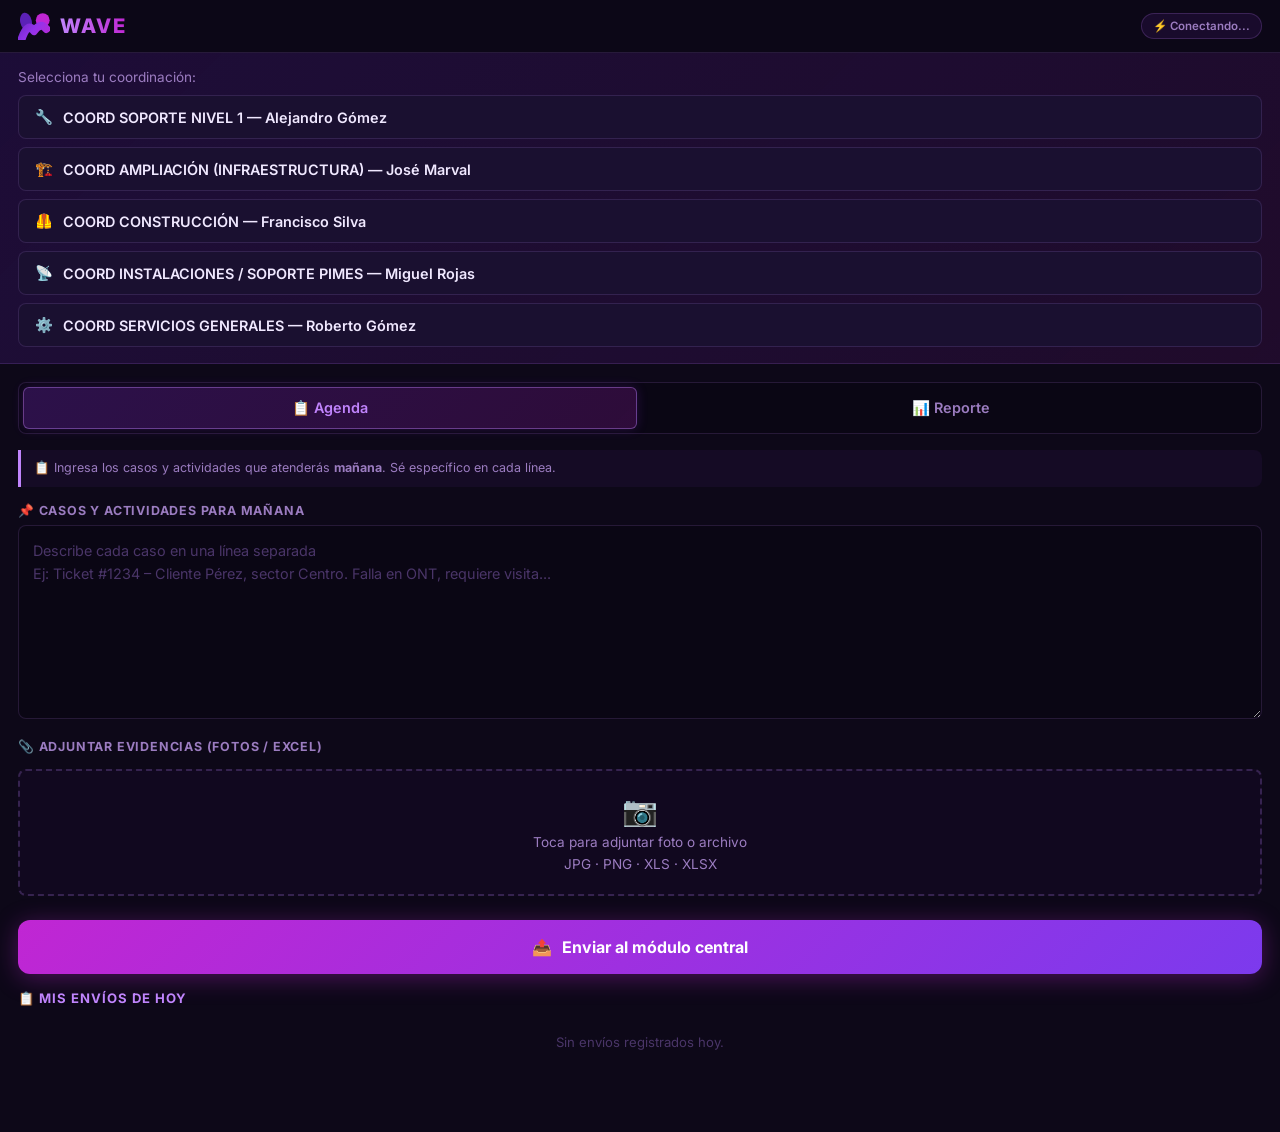
==== coordinador.html @ aeb2ff9c "Add files via upload" ====
<!DOCTYPE html>
<html lang="es">
<head>
  <meta charset="UTF-8"/>
  <meta name="viewport" content="width=device-width, initial-scale=1.0, maximum-scale=1.0"/>
  <meta name="theme-color" content="#0D0818"/>
  <title>WAVE · Módulo Coordinador</title>
  <meta name="description" content="Módulo móvil para envío de agenda y reporte de coordinación WAVE."/>
  <link rel="preconnect" href="https://fonts.googleapis.com"/>
  <link href="https://fonts.googleapis.com/css2?family=Inter:wght@400;500;600;700;800&display=swap" rel="stylesheet"/>
  <link rel="stylesheet" href="coord-style.css"/>
</head>
<body>

  <!-- HEADER -->
  <header class="c-header">
    <div class="c-logo">
      <svg width="32" height="28" viewBox="0 0 44 38" fill="none">
        <defs>
          <linearGradient id="cg" x1="0" y1="0" x2="44" y2="38" gradientUnits="userSpaceOnUse">
            <stop offset="0%" stop-color="#5B21B6"/>
            <stop offset="55%" stop-color="#9333EA"/>
            <stop offset="100%" stop-color="#C026D3"/>
          </linearGradient>
        </defs>
        <ellipse cx="11" cy="13" rx="8" ry="12.5" fill="#5B21B6" transform="rotate(-12 11 13)"/>
        <circle cx="34" cy="11" r="9.5" fill="#C026D3"/>
        <path d="M5 37 Q13 13 22 26 Q31 13 39 23" stroke="url(#cg)" stroke-width="11" stroke-linecap="round" stroke-linejoin="round" fill="none"/>
      </svg>
      <span class="c-brand">WAVE</span>
    </div>
    <div class="c-status" id="connStatus">⚡ Conectando...</div>
  </header>

  <!-- COORD INFO BANNER -->
  <div class="coord-banner" id="coordBanner">
    <div class="coord-emoji" id="coordEmoji">👤</div>
    <div class="coord-info">
      <div class="coord-label-text" id="coordLabelText">Cargando...</div>
      <div class="coord-person"    id="coordPerson"></div>
    </div>
    <div class="date-pill" id="datePill"></div>
  </div>

  <!-- MAIN FORM -->
  <main class="c-main">

    <!-- MODE SWITCH -->
    <div class="c-mode-row">
      <button class="c-mode-btn active" id="cBtnAgenda"  onclick="cSetMode('agenda')">📋 Agenda</button>
      <button class="c-mode-btn"        id="cBtnReporte" onclick="cSetMode('reporte')">📊 Reporte</button>
    </div>

    <div class="c-mode-hint" id="cModeHint"></div>

    <!-- AGENDA FIELDS -->
    <div id="cAgendaFields">
      <label class="c-label">📌 Casos y actividades para mañana</label>
      <textarea id="cCasos" class="c-textarea" rows="7"
        placeholder="Describe cada caso en una línea separada&#10;Ej: Ticket #1234 – Cliente Pérez, sector Centro. Falla en ONT, requiere visita..."></textarea>
    </div>

    <!-- REPORTE FIELDS -->
    <div id="cReporteFields" class="hidden">
      <label class="c-label">✅ Casos atendidos exitosamente</label>
      <textarea id="cExito" class="c-textarea" rows="5"
        placeholder="Describe los casos resueltos hoy..."></textarea>

      <label class="c-label" style="margin-top:1rem">⚠️ Casos no atendidos y motivo</label>
      <textarea id="cPendiente" class="c-textarea" rows="4"
        placeholder="Casos que quedaron pendientes y por qué..."></textarea>
    </div>

    <!-- FILE UPLOAD -->
    <div class="c-section">
      <label class="c-label">📎 Adjuntar evidencias (Fotos / Excel)</label>
      <div class="c-drop" id="cDrop" onclick="document.getElementById('cFileInput').click()">
        <span style="font-size:1.8rem">📷</span>
        <p>Toca para adjuntar foto o archivo</p>
        <p class="c-drop-hint">JPG · PNG · XLS · XLSX</p>
        <input type="file" id="cFileInput" multiple accept=".jpg,.jpeg,.png,.xls,.xlsx"
          style="display:none" onchange="cHandleFiles(this.files)"/>
      </div>
      <div id="cFilePreview" class="c-file-grid"></div>
    </div>

    <!-- SEND BUTTON -->
    <button class="c-btn-send" id="cBtnSend" onclick="cEnviar()">
      <span id="cBtnIcon">📤</span>
      <span id="cBtnText">Enviar al módulo central</span>
    </button>

    <!-- HISTORIAL -->
    <div class="c-section" id="historialSection">
      <div class="c-section-title">📋 Mis envíos de hoy</div>
      <div id="historialList" class="historial-list">
        <p class="c-empty">Sin envíos registrados hoy.</p>
      </div>
    </div>

  </main>

  <!-- LIGHTBOX -->
  <div id="cLightbox" class="c-lightbox hidden" onclick="cCloseLb()">
    <img id="cLbImg" src="" alt=""/>
    <button class="c-lb-close" onclick="cCloseLb()">✕</button>
  </div>

  <!-- TOAST -->
  <div id="cToast" class="c-toast hidden"></div>

  <script src="supabase-config.js"></script>
  <script src="https://cdn.jsdelivr.net/npm/@supabase/supabase-js@2/dist/umd/supabase.min.js"></script>
  <script src="coord-app.js"></script>
</body>
</html>
---- coord-style.css ----
/* ══════════════════════════════════════════════
   WAVE – coord-style.css  (módulo coordinador mobile)
══════════════════════════════════════════════ */
:root {
  --bg:      #0D0818;
  --card:    #130A22;
  --card2:   #1A1030;
  --input:   #0A0614;
  --border:  rgba(192,132,252,0.15);
  --a1:      #C084FC;
  --a2:      #9333EA;
  --mg:      #C026D3;
  --ok:      #00E676;
  --warn:    #FFB300;
  --err:     #FF5252;
  --txt:     #F0E8FF;
  --txt2:    #9B7CC0;
  --txt3:    #4A3568;
  --font:    'Inter', sans-serif;
  --r:       12px;
  --r2:      8px;
  --t:       0.2s ease;
}
*, *::before, *::after { box-sizing: border-box; margin: 0; padding: 0; }
html { font-size: 16px; -webkit-text-size-adjust: 100%; }
body {
  font-family: var(--font);
  background: var(--bg);
  color: var(--txt);
  min-height: 100vh;
  padding-bottom: 3rem;
}

/* HEADER */
.c-header {
  position: sticky; top: 0; z-index: 50;
  display: flex; align-items: center; justify-content: space-between;
  padding: 12px 18px;
  background: rgba(13,8,24,0.95);
  backdrop-filter: blur(12px);
  border-bottom: 1px solid var(--border);
}
.c-logo { display: flex; align-items: center; gap: 10px; }
.c-brand { font-size: 1.25rem; font-weight: 800;
  background: linear-gradient(90deg,#C084FC,#C026D3);
  -webkit-background-clip: text; -webkit-text-fill-color: transparent;
  background-clip: text; letter-spacing: 2px; }
.c-status { font-size: 0.72rem; font-weight: 600;
  padding: 5px 11px; border-radius: 20px;
  background: rgba(147,51,234,0.1); border: 1px solid rgba(192,132,252,0.2);
  color: var(--txt2); transition: all var(--t); }
.c-status.ok   { color: var(--ok);   background: rgba(0,230,118,0.1); border-color: rgba(0,230,118,0.25); }
.c-status.err  { color: var(--err);  background: rgba(255,82,82,0.1);  border-color: rgba(255,82,82,0.25); }

/* COORD BANNER */
.coord-banner {
  display: flex; align-items: center; gap: 14px;
  padding: 16px 18px;
  background: linear-gradient(135deg, rgba(91,33,182,0.2), rgba(192,38,211,0.1));
  border-bottom: 1px solid var(--border);
}
.coord-emoji  { font-size: 2rem; }
.coord-label-text { font-size: 0.82rem; font-weight: 700; color: var(--a1);
  text-transform: uppercase; letter-spacing: 0.8px; }
.coord-person { font-size: 0.92rem; font-weight: 600; color: var(--txt); margin-top: 2px; }
.date-pill {
  margin-left: auto; font-size: 0.7rem; color: var(--txt2); font-weight: 600;
  padding: 5px 11px; border-radius: 20px;
  background: rgba(255,255,255,0.04); border: 1px solid var(--border);
  text-align: center; white-space: nowrap;
}

/* MAIN */
.c-main { padding: 18px; display: flex; flex-direction: column; gap: 16px; }

/* MODE BUTTONS */
.c-mode-row { display: flex; gap: 8px;
  background: var(--input); border: 1px solid var(--border);
  border-radius: var(--r2); padding: 4px; }
.c-mode-btn {
  flex: 1; padding: 11px 10px; background: transparent; border: none; border-radius: 6px;
  color: var(--txt2); font-family: var(--font); font-size: 0.9rem; font-weight: 600;
  cursor: pointer; transition: all var(--t); }
.c-mode-btn.active {
  background: linear-gradient(135deg,rgba(147,51,234,0.25),rgba(192,38,211,0.2));
  border: 1px solid rgba(192,132,252,0.4); color: var(--a1);
  box-shadow: 0 0 12px rgba(147,51,234,0.2); }

.c-mode-hint {
  font-size: 0.78rem; color: var(--txt2);
  background: rgba(147,51,234,0.06); border-left: 3px solid var(--a1);
  border-radius: 0 var(--r2) var(--r2) 0; padding: 9px 13px; line-height: 1.5;
}

/* LABELS & INPUTS */
.c-label {
  display: block; font-size: 0.78rem; font-weight: 700; color: var(--txt2);
  text-transform: uppercase; letter-spacing: 0.8px; margin-bottom: 7px; }
.c-textarea {
  width: 100%; padding: 13px 14px;
  background: var(--input); border: 1px solid var(--border); border-radius: var(--r2);
  color: var(--txt); font-family: var(--font); font-size: 0.9rem; line-height: 1.65;
  resize: vertical; outline: none; transition: all var(--t); }
.c-textarea:focus { border-color: var(--a1); box-shadow: 0 0 0 3px rgba(147,51,234,0.18); }
.c-textarea::placeholder { color: var(--txt3); }

/* SECTION */
.c-section { display: flex; flex-direction: column; gap: 8px; }
.c-section-title {
  font-size: 0.82rem; font-weight: 700; color: var(--a1);
  text-transform: uppercase; letter-spacing: 1px; margin-bottom: 4px; }

/* FILE DROP */
.c-drop {
  border: 2px dashed rgba(192,132,252,0.22); border-radius: var(--r2);
  padding: 22px 18px; text-align: center; cursor: pointer;
  background: rgba(147,51,234,0.03); transition: all var(--t); }
.c-drop:active, .c-drop.dragging { border-color: var(--a1); background: rgba(147,51,234,0.08); }
.c-drop p { font-size: 0.85rem; color: var(--txt2); margin-top: 6px; }
.c-drop-hint { font-size: 0.72rem; color: var(--txt3); }

/* FILE GRID */
.c-file-grid { display: grid; grid-template-columns: repeat(3, 1fr); gap: 8px; }
.c-thumb-wrap { position: relative; }
.c-thumb-img {
  width: 100%; aspect-ratio: 4/3; object-fit: cover;
  border-radius: 7px; border: 1px solid var(--border); display: block;
  cursor: pointer; transition: transform var(--t); }
.c-thumb-img:active { transform: scale(0.97); }
.c-thumb-rm {
  position: absolute; top: -6px; right: -6px; width: 20px; height: 20px;
  background: var(--err); border: none; border-radius: 50%; color: #fff;
  font-size: 0.65rem; cursor: pointer; display: flex; align-items: center; justify-content: center; }
.c-thumb-name { font-size: 0.62rem; color: var(--txt3); text-align: center; margin-top: 3px;
  overflow: hidden; text-overflow: ellipsis; white-space: nowrap; }
.c-file-chip {
  grid-column: span 3;
  display: flex; align-items: center; gap: 8px; padding: 8px 12px;
  background: rgba(147,51,234,0.1); border: 1px solid rgba(192,132,252,0.22);
  border-radius: 8px; font-size: 0.8rem; color: var(--a1); font-weight: 500; }
.c-chip-rm { margin-left: auto; cursor: pointer; color: var(--txt3); font-size: 1rem; }

/* SEND BUTTON */
.c-btn-send {
  width: 100%; padding: 17px;
  background: linear-gradient(135deg, #C026D3, #7C3AED);
  border: none; border-radius: var(--r); color: #fff;
  font-family: var(--font); font-size: 1rem; font-weight: 700;
  cursor: pointer; display: flex; align-items: center; justify-content: center; gap: 10px;
  box-shadow: 0 4px 24px rgba(192,38,211,0.35); transition: all var(--t);
  -webkit-tap-highlight-color: transparent; }
.c-btn-send:active { transform: scale(0.98); box-shadow: 0 2px 12px rgba(192,38,211,0.25); }
.c-btn-send:disabled { opacity: 0.5; pointer-events: none; }

/* HISTORIAL */
.historial-list { display: flex; flex-direction: column; gap: 10px; }
.h-card {
  background: var(--card2); border: 1px solid var(--border); border-radius: var(--r2);
  padding: 13px 15px; animation: slideUp 0.3s ease; }
@keyframes slideUp { from { opacity:0; transform:translateY(8px); } to { opacity:1; transform:translateY(0); } }
.h-card-header { display: flex; align-items: center; gap: 8px; margin-bottom: 8px; }
.h-badge {
  font-size: 0.68rem; font-weight: 700; padding: 2px 9px; border-radius: 10px;
  text-transform: uppercase; letter-spacing: 0.5px; }
.h-badge-agenda  { background: rgba(0,230,118,0.15);  color: var(--ok);  border: 1px solid rgba(0,230,118,0.3); }
.h-badge-reporte { background: rgba(192,132,252,0.15); color: var(--a1); border: 1px solid rgba(192,132,252,0.3); }
.h-time { font-size: 0.7rem; color: var(--txt3); margin-left: auto; }
.h-preview { font-size: 0.82rem; color: var(--txt2); line-height: 1.5;
  display: -webkit-box; -webkit-line-clamp: 2; -webkit-box-orient: vertical; overflow: hidden; }
.h-files { font-size: 0.72rem; color: var(--txt3); margin-top: 5px; }

/* LIGHTBOX */
.c-lightbox {
  position: fixed; inset: 0; z-index: 200;
  background: rgba(0,0,0,0.9); display: flex; align-items: center; justify-content: center; }
.c-lightbox img { max-width: 95vw; max-height: 88vh; border-radius: 10px; display: block; }
.c-lb-close {
  position: fixed; top: 16px; right: 16px; width: 34px; height: 34px;
  background: var(--err); border: none; border-radius: 50%; color: #fff; font-size: 1rem;
  cursor: pointer; display: flex; align-items: center; justify-content: center; }

/* TOAST */
.c-toast {
  position: fixed; bottom: 1.5rem; left: 50%; transform: translateX(-50%);
  background: rgba(19,10,34,0.97); border: 1px solid rgba(192,132,252,0.35);
  color: var(--a1); padding: 11px 22px; border-radius: 25px;
  font-size: 0.85rem; font-weight: 600; z-index: 999; white-space: nowrap;
  box-shadow: 0 4px 20px rgba(0,0,0,0.5); transition: opacity 0.3s ease; }
.c-toast.hidden { opacity: 0; pointer-events: none; }
.c-toast.ok  { color: var(--ok);  border-color: rgba(0,230,118,0.35); }
.c-toast.err { color: var(--err); border-color: rgba(255,82,82,0.35); }

.hidden { display: none !important; }
.c-empty { font-size: 0.82rem; color: var(--txt3); text-align: center; padding: 16px 0; }
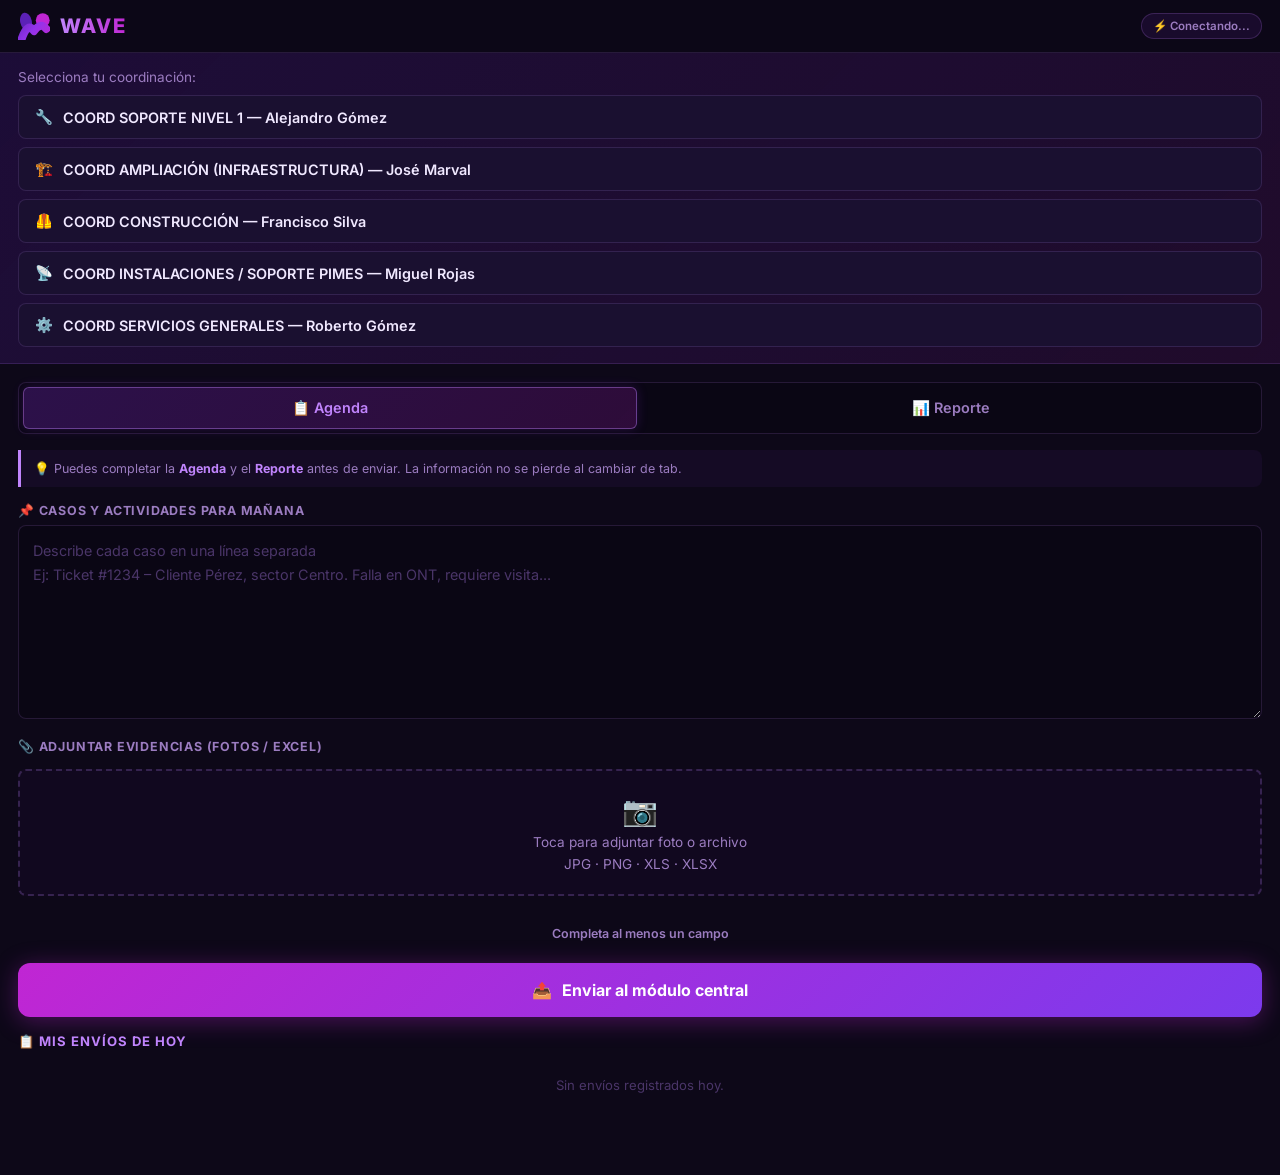
==== commit e3f7be3e: "Add files via upload" ====
--- a/coordinador.html
+++ b/coordinador.html
@@ -51,7 +51,7 @@
       <button class="c-mode-btn"        id="cBtnReporte" onclick="cSetMode('reporte')">📊 Reporte</button>
     </div>
 
-    <div class="c-mode-hint" id="cModeHint"></div>
+    <div class="c-tip">💡 Puedes completar la <strong>Agenda</strong> y el <strong>Reporte</strong> antes de enviar. La información no se pierde al cambiar de tab.</div>
 
     <!-- AGENDA FIELDS -->
     <div id="cAgendaFields">
@@ -84,6 +84,8 @@
       <div id="cFilePreview" class="c-file-grid"></div>
     </div>
 
+    <div id="cSendHint" class="c-send-hint">Completa al menos un campo</div>
+
     <!-- SEND BUTTON -->
     <button class="c-btn-send" id="cBtnSend" onclick="cEnviar()">
       <span id="cBtnIcon">📤</span>
--- a/coord-style.css
+++ b/coord-style.css
@@ -192,3 +192,28 @@
 
 .hidden { display: none !important; }
 .c-empty { font-size: 0.82rem; color: var(--txt3); text-align: center; padding: 16px 0; }
+
+/* TIP BOX */
+.c-tip {
+  font-size: 0.78rem; color: var(--txt2); line-height: 1.55;
+  background: rgba(147,51,234,0.06); border-left: 3px solid var(--a1);
+  border-radius: 0 var(--r2) var(--r2) 0; padding: 9px 13px;
+}
+.c-tip strong { color: var(--a1); }
+
+/* SEND HINT (shows what will be sent) */
+.c-send-hint {
+  font-size: 0.78rem; color: var(--txt2); text-align: center;
+  padding: 6px 0; font-weight: 600; transition: color 0.2s ease;
+}
+
+/* TAB CHECK INDICATOR */
+.tab-check {
+  display: inline-block; background: var(--ok); color: #000;
+  border-radius: 50%; width: 14px; height: 14px; font-size: 0.55rem;
+  line-height: 14px; text-align: center; font-weight: 900;
+  margin-left: 4px; vertical-align: middle;
+}
+
+/* COORD GPS */
+.coord-gps { background: rgba(56,189,248,0.12); color: #38BDF8; border: 1px solid rgba(56,189,248,0.3); }
